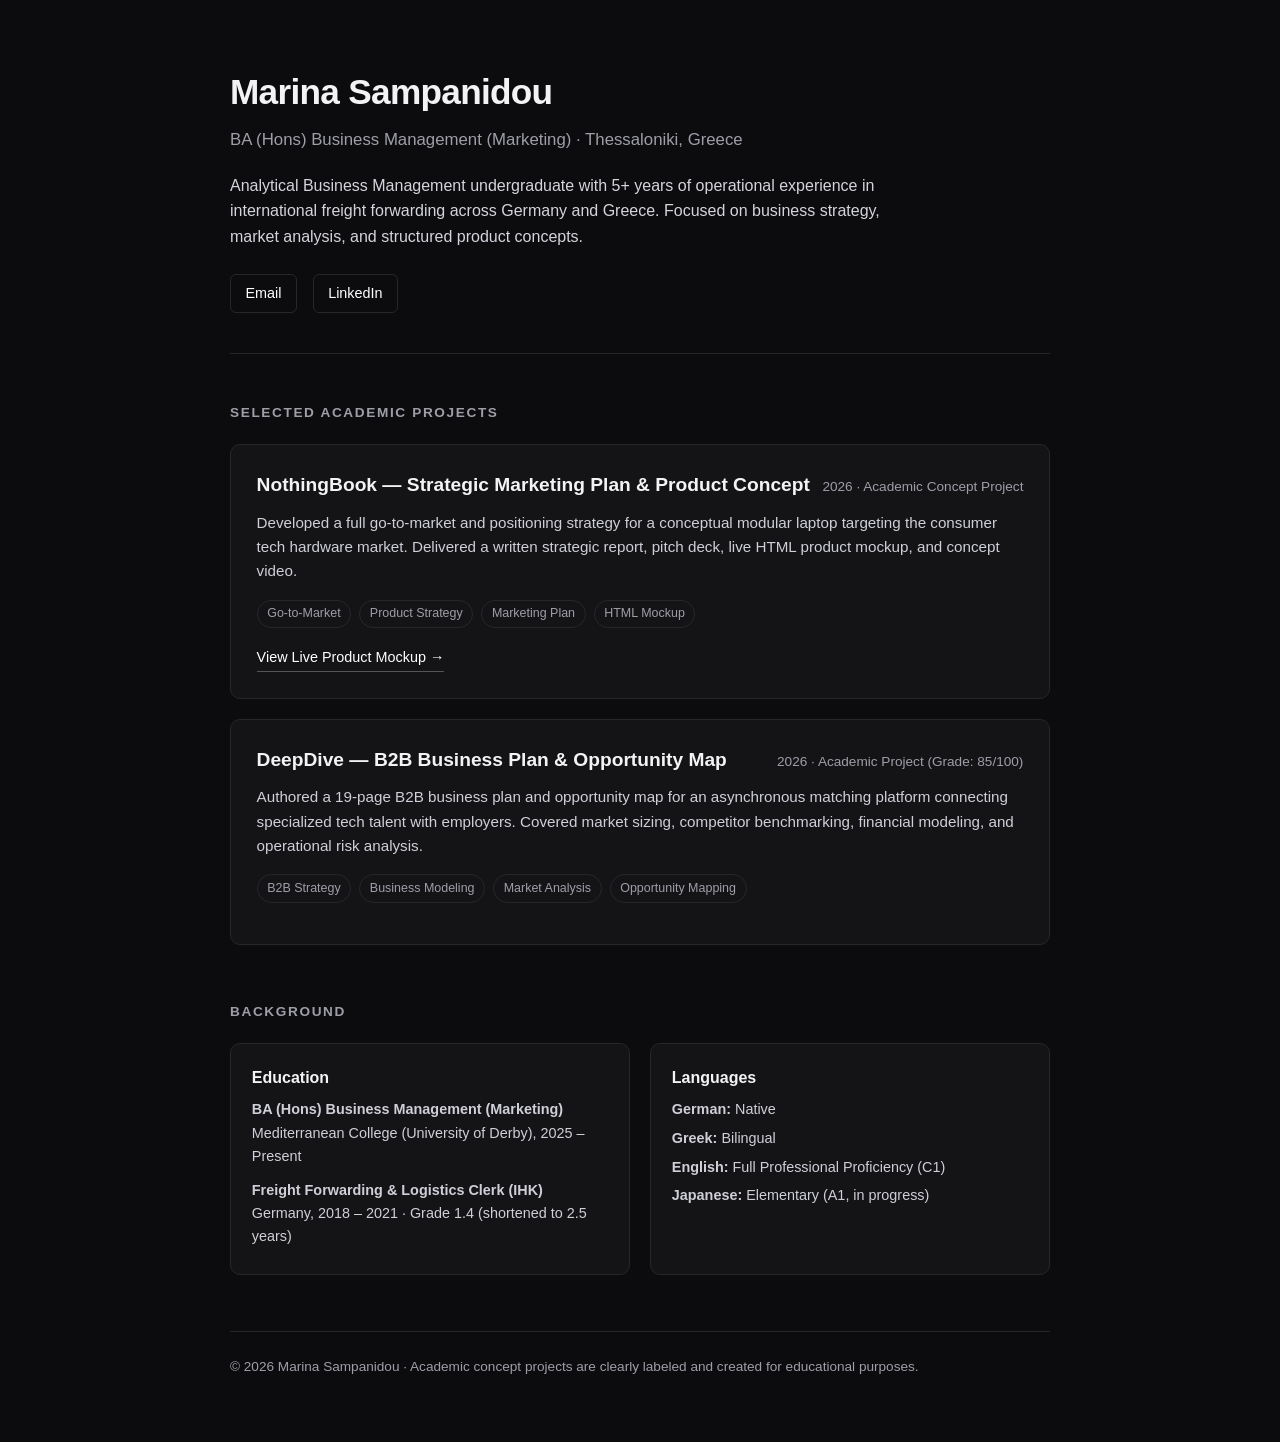
==== index.html @ aef0e4e0 "index.html" ====
<!DOCTYPE html>
<html lang="en">
<head>
  <meta charset="UTF-8" />
  <meta name="viewport" content="width=device-width, initial-scale=1.0" />
  <title>Marina Sampanidou – Portfolio</title>
  <style>
    :root {
      --bg: #0c0c0e;
      --card: #141417;
      --border: #26262c;
      --text: #f3f3f5;
      --muted: #9e9ea8;
      --accent: #ffffff;
    }

    * {
      box-sizing: border-box;
      margin: 0;
      padding: 0;
    }

    body {
      background-color: var(--bg);
      color: var(--text);
      font-family: -apple-system, BlinkMacSystemFont, "Segoe UI", Roboto, Inter, sans-serif;
      line-height: 1.6;
      padding: 4rem 1.5rem;
    }

    .container {
      max-width: 820px;
      margin: 0 auto;
    }

    header {
      border-bottom: 1px solid var(--border);
      padding-bottom: 2.5rem;
      margin-bottom: 3rem;
    }

    h1 {
      font-size: 2.2rem;
      font-weight: 600;
      letter-spacing: -0.02em;
      margin-bottom: 0.4rem;
    }

    .subtitle {
      color: var(--muted);
      font-size: 1.05rem;
      margin-bottom: 1.2rem;
    }

    .summary {
      color: #d4d4dc;
      max-width: 680px;
      margin-bottom: 1.5rem;
    }

    .links {
      display: flex;
      flex-wrap: wrap;
      gap: 1rem;
    }

    .links a {
      color: var(--accent);
      text-decoration: none;
      font-size: 0.9rem;
      border: 1px solid var(--border);
      padding: 0.45rem 0.9rem;
      border-radius: 6px;
      transition: background 0.2s, border-color 0.2s;
    }

    .links a:hover {
      background: #1f1f24;
      border-color: #4a4a55;
    }

    h2 {
      font-size: 0.85rem;
      text-transform: uppercase;
      letter-spacing: 0.12em;
      color: var(--muted);
      margin-bottom: 1.25rem;
    }

    section {
      margin-bottom: 3.5rem;
    }

    .project-card {
      background: var(--card);
      border: 1px solid var(--border);
      border-radius: 10px;
      padding: 1.6rem;
      margin-bottom: 1.25rem;
    }

    .project-header {
      display: flex;
      justify-content: space-between;
      align-items: baseline;
      flex-wrap: wrap;
      gap: 0.5rem;
      margin-bottom: 0.6rem;
    }

    .project-card h3 {
      font-size: 1.2rem;
      font-weight: 600;
    }

    .meta {
      font-size: 0.85rem;
      color: var(--muted);
    }

    .project-card p {
      color: #cfcfd8;
      font-size: 0.95rem;
      margin-bottom: 1rem;
    }

    .tags {
      display: flex;
      flex-wrap: wrap;
      gap: 0.5rem;
      margin-bottom: 1rem;
    }

    .tag {
      font-size: 0.78rem;
      color: var(--muted);
      border: 1px solid var(--border);
      padding: 0.2rem 0.6rem;
      border-radius: 999px;
    }

    .project-link {
      display: inline-block;
      color: var(--accent);
      text-decoration: none;
      font-size: 0.9rem;
      border-bottom: 1px solid #555;
      padding-bottom: 2px;
    }

    .project-link:hover {
      border-bottom-color: var(--accent);
    }

    .grid-two {
      display: grid;
      grid-template-columns: repeat(auto-fit, minmax(260px, 1fr));
      gap: 1.25rem;
    }

    .info-box {
      background: var(--card);
      border: 1px solid var(--border);
      border-radius: 10px;
      padding: 1.3rem;
    }

    .info-box h3 {
      font-size: 1rem;
      margin-bottom: 0.5rem;
    }

    .info-box p, .info-box li {
      font-size: 0.9rem;
      color: #cfcfd8;
    }

    .info-box ul {
      list-style: none;
    }

    .info-box li {
      margin-bottom: 0.35rem;
    }

    footer {
      border-top: 1px solid var(--border);
      padding-top: 1.5rem;
      color: var(--muted);
      font-size: 0.85rem;
    }
  </style>
</head>
<body>
  <div class="container">

    <header>
      <h1>Marina Sampanidou</h1>
      <p class="subtitle">BA (Hons) Business Management (Marketing) · Thessaloniki, Greece</p>
      <p class="summary">
        Analytical Business Management undergraduate with 5+ years of operational experience in international freight forwarding across Germany and Greece. Focused on business strategy, market analysis, and structured product concepts.
      </p>
      <div class="links">
        <!-- STELLE 1: Deine E-Mail eintragen -->
        <a href="mailto:marinasampanidou@gmail.com">Email</a>
        <!-- STELLE 2: Dein LinkedIn-Link (oder Zeile einfach löschen) -->
        <a href="https://www.linkedin.com/in/marina-sampanidou-stud/?lipi=urn%3Ali%3Apage%3Ad_flagship3_profile_view_base_contact_details%3B1Ij5CYxJSyykTN1EzdzsyA%3D%3D" target="_blank" rel="noopener">LinkedIn</a>
      </div>
    </header>

    <section>
      <h2>Selected Academic Projects</h2>

      <article class="project-card">
        <div class="project-header">
          <h3>NothingBook — Strategic Marketing Plan &amp; Product Concept</h3>
          <span class="meta">2026 · Academic Concept Project</span>
        </div>
        <p>
          Developed a full go-to-market and positioning strategy for a conceptual modular laptop targeting the consumer tech hardware market. Delivered a written strategic report, pitch deck, live HTML product mockup, and concept video.
        </p>
        <div class="tags">
          <span class="tag">Go-to-Market</span>
          <span class="tag">Product Strategy</span>
          <span class="tag">Marketing Plan</span>
          <span class="tag">HTML Mockup</span>
        </div>
        <!-- STELLE 3: Link zu deinem Netlify-Mockup eintragen (oder diese Zeile löschen) -->
        <a class="project-link" href="https://dazzling-malasada-5d64ad.netlify.app/" target="_blank" rel="noopener">View Live Product Mockup &rarr;</a>
      </article>

      <article class="project-card">
        <div class="project-header">
          <h3>DeepDive — B2B Business Plan &amp; Opportunity Map</h3>
          <span class="meta">2026 · Academic Project (Grade: 85/100)</span>
        </div>
        <p>
          Authored a 19-page B2B business plan and opportunity map for an asynchronous matching platform connecting specialized tech talent with employers. Covered market sizing, competitor benchmarking, financial modeling, and operational risk analysis.
        </p>
        <div class="tags">
          <span class="tag">B2B Strategy</span>
          <span class="tag">Business Modeling</span>
          <span class="tag">Market Analysis</span>
          <span class="tag">Opportunity Mapping</span>
        </div>
      </article>
    </section>

    <section>
      <h2>Background</h2>
      <div class="grid-two">
        <div class="info-box">
          <h3>Education</h3>
          <ul>
            <li><strong>BA (Hons) Business Management (Marketing)</strong><br>Mediterranean College (University of Derby), 2025 – Present</li>
            <li style="margin-top: 0.7rem;"><strong>Freight Forwarding &amp; Logistics Clerk (IHK)</strong><br>Germany, 2018 – 2021 · Grade 1.4 (shortened to 2.5 years)</li>
          </ul>
        </div>
        <div class="info-box">
          <h3>Languages</h3>
          <ul>
            <li><strong>German:</strong> Native</li>
            <li><strong>Greek:</strong> Bilingual</li>
            <li><strong>English:</strong> Full Professional Proficiency (C1)</li>
            <li><strong>Japanese:</strong> Elementary (A1, in progress)</li>
          </ul>
        </div>
      </div>
    </section>

    <footer>
      &copy; 2026 Marina Sampanidou · Academic concept projects are clearly labeled and created for educational purposes.
    </footer>

  </div>
</body>
</html>
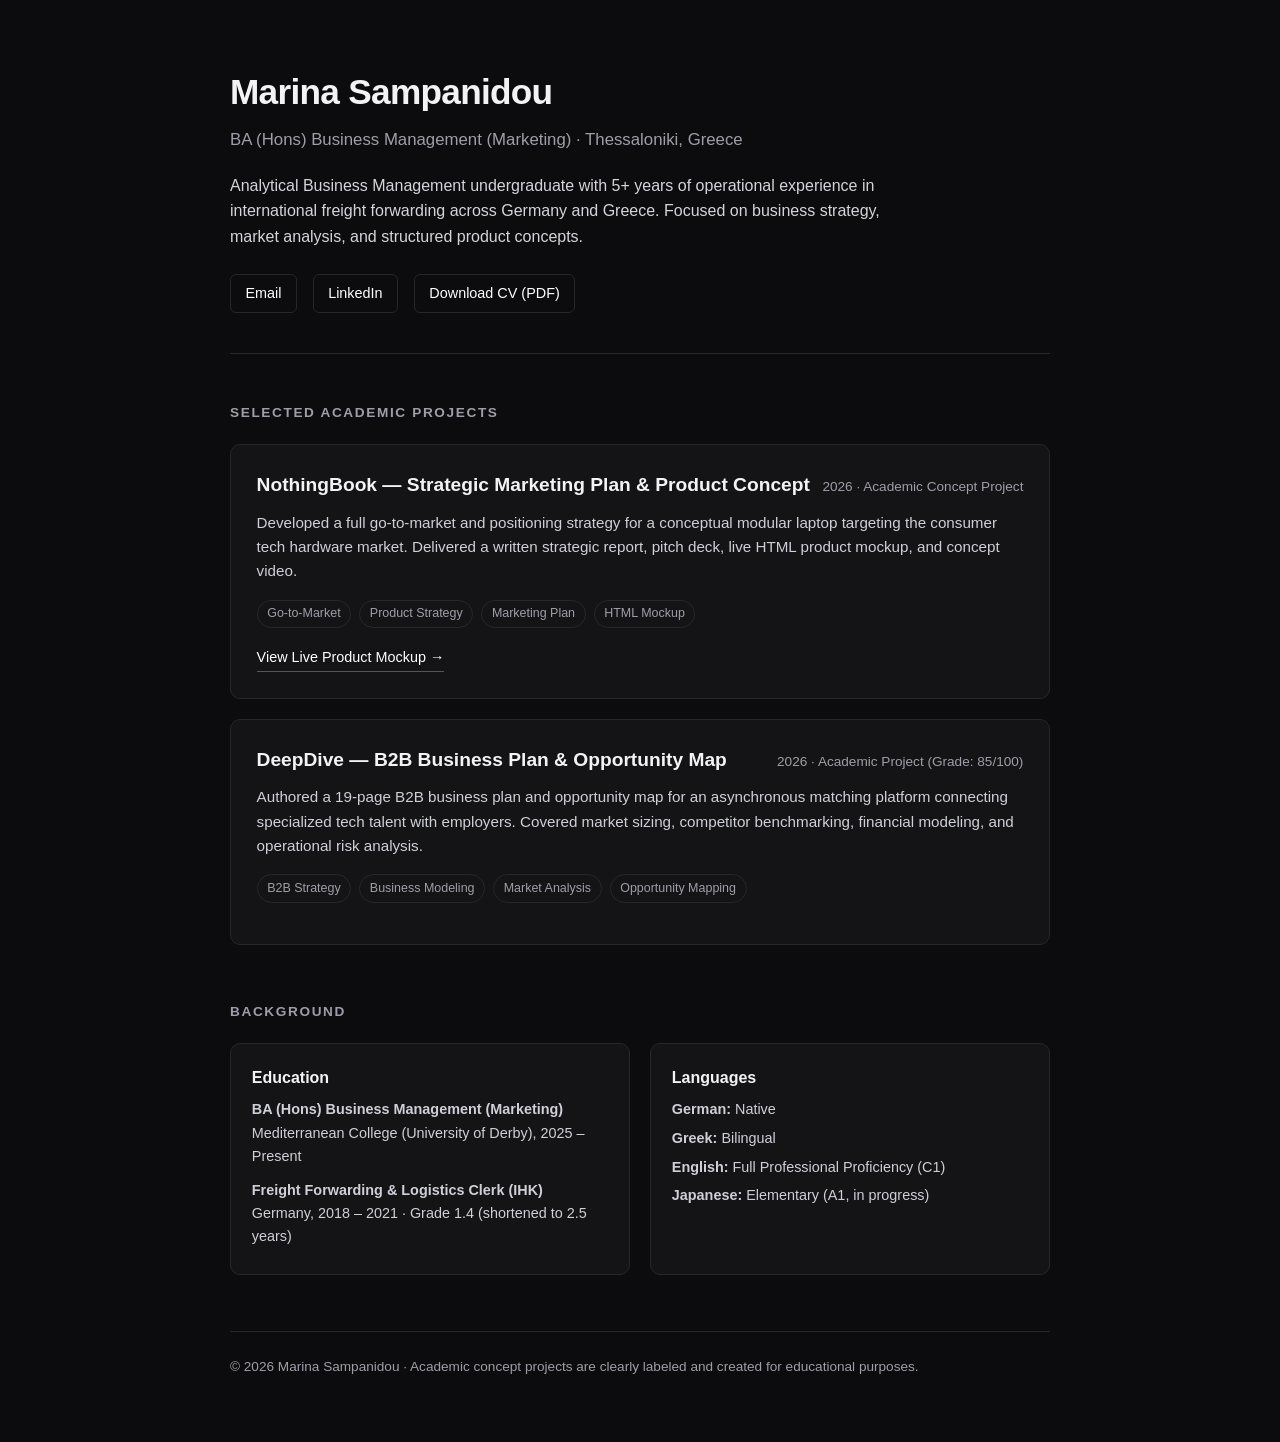
==== commit bc6d4ea1: "Update index.html" ====
--- a/index.html
+++ b/index.html
@@ -205,6 +205,7 @@
         <a href="mailto:marinasampanidou@gmail.com">Email</a>
         <!-- STELLE 2: Dein LinkedIn-Link (oder Zeile einfach löschen) -->
         <a href="https://www.linkedin.com/in/marina-sampanidou-stud/?lipi=urn%3Ali%3Apage%3Ad_flagship3_profile_view_base_contact_details%3B1Ij5CYxJSyykTN1EzdzsyA%3D%3D" target="_blank" rel="noopener">LinkedIn</a>
+        <a href="Marina_Sampanidou_CV_git.pdf" target="_blank" rel="noopener">Download CV (PDF)</a>
       </div>
     </header>
 
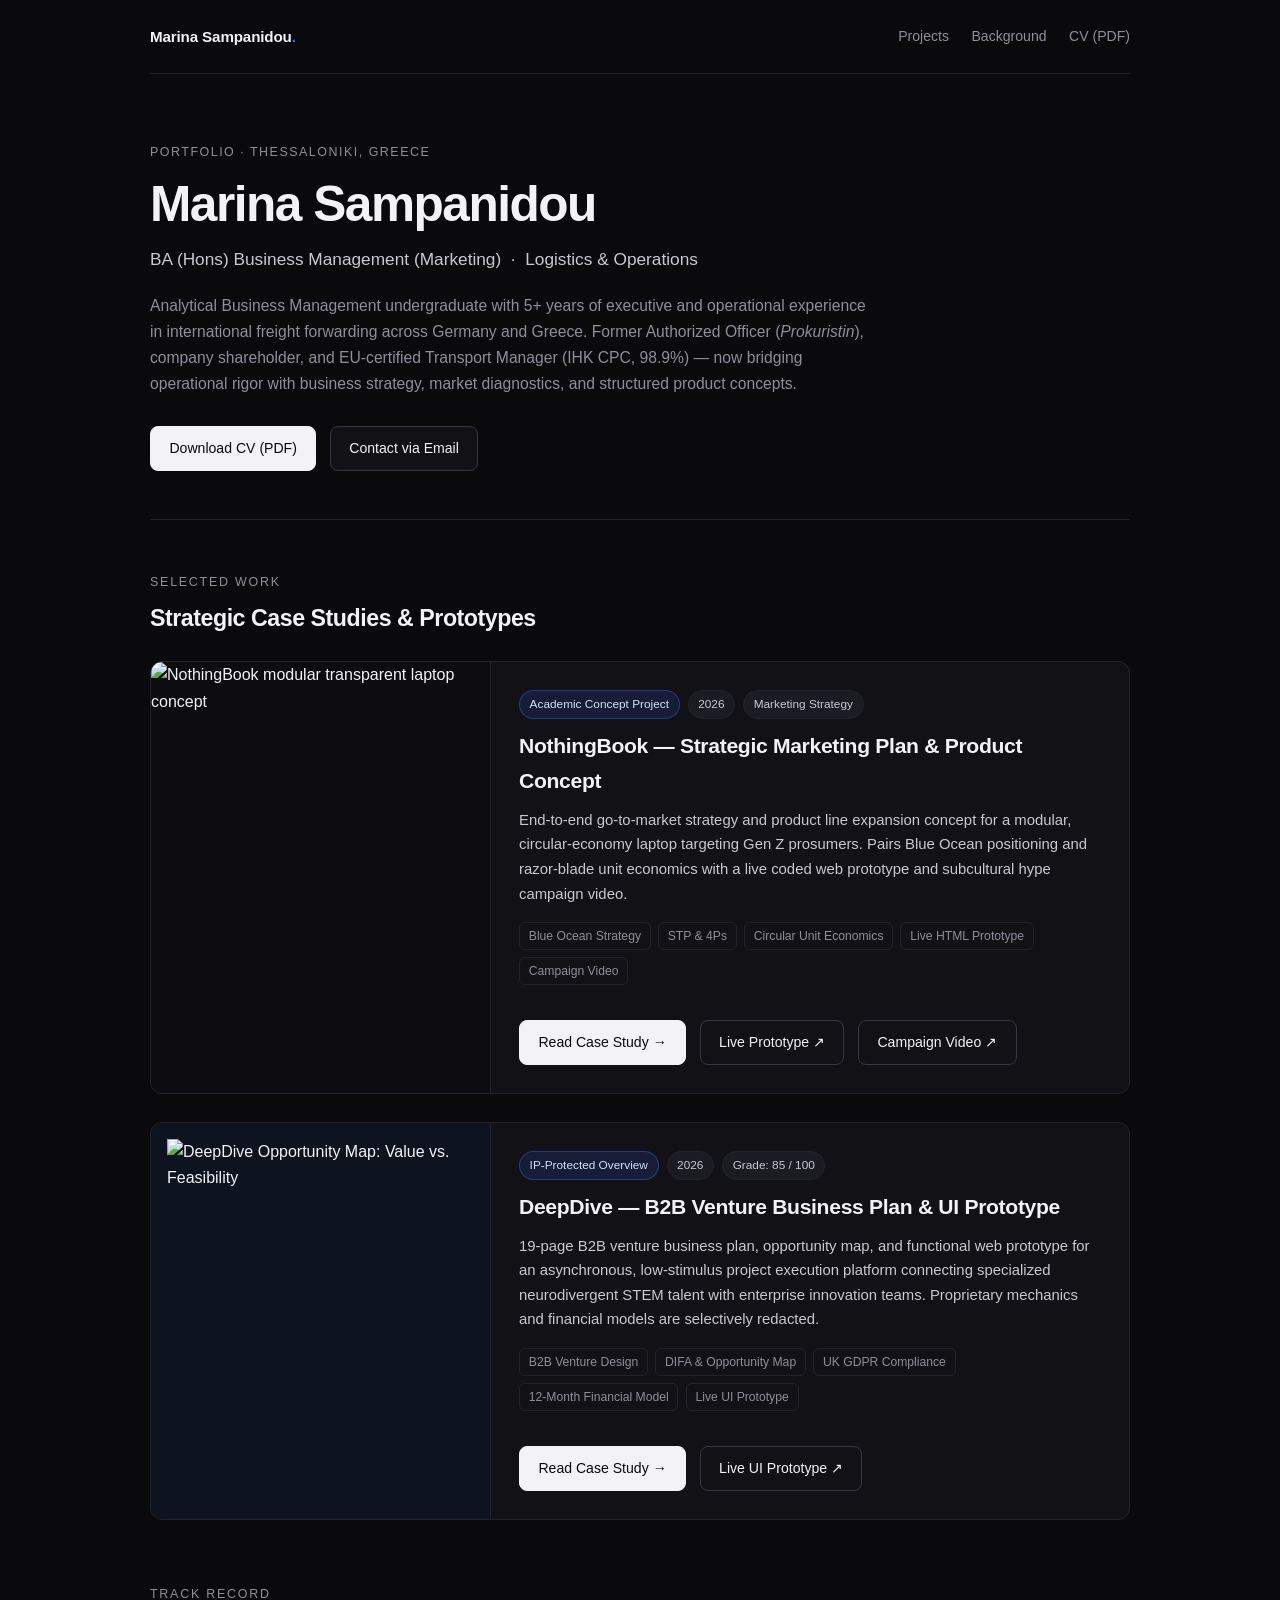
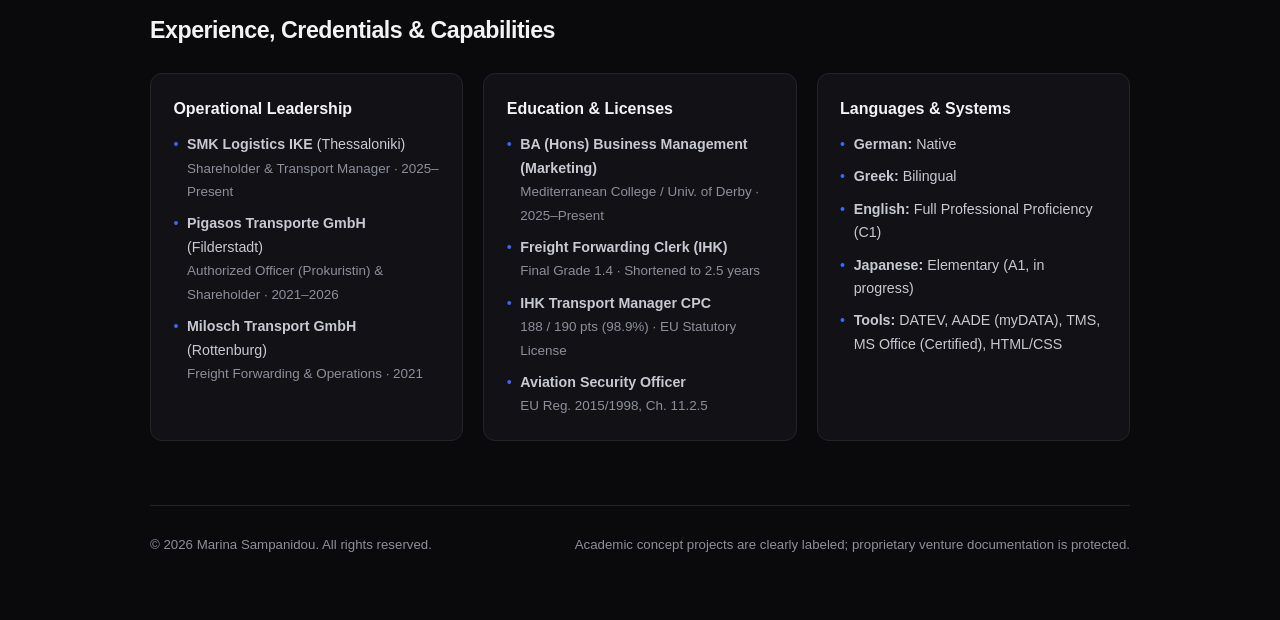
==== commit 22c57059: "Add files via upload" ====
--- a/index.html
+++ b/index.html
@@ -3,276 +3,153 @@
 <head>
   <meta charset="UTF-8" />
   <meta name="viewport" content="width=device-width, initial-scale=1.0" />
-  <title>Marina Sampanidou – Portfolio</title>
-  <style>
-    :root {
-      --bg: #0c0c0e;
-      --card: #141417;
-      --border: #26262c;
-      --text: #f3f3f5;
-      --muted: #9e9ea8;
-      --accent: #ffffff;
-    }
-
-    * {
-      box-sizing: border-box;
-      margin: 0;
-      padding: 0;
-    }
-
-    body {
-      background-color: var(--bg);
-      color: var(--text);
-      font-family: -apple-system, BlinkMacSystemFont, "Segoe UI", Roboto, Inter, sans-serif;
-      line-height: 1.6;
-      padding: 4rem 1.5rem;
-    }
-
-    .container {
-      max-width: 820px;
-      margin: 0 auto;
-    }
-
-    header {
-      border-bottom: 1px solid var(--border);
-      padding-bottom: 2.5rem;
-      margin-bottom: 3rem;
-    }
-
-    h1 {
-      font-size: 2.2rem;
-      font-weight: 600;
-      letter-spacing: -0.02em;
-      margin-bottom: 0.4rem;
-    }
-
-    .subtitle {
-      color: var(--muted);
-      font-size: 1.05rem;
-      margin-bottom: 1.2rem;
-    }
-
-    .summary {
-      color: #d4d4dc;
-      max-width: 680px;
-      margin-bottom: 1.5rem;
-    }
-
-    .links {
-      display: flex;
-      flex-wrap: wrap;
-      gap: 1rem;
-    }
-
-    .links a {
-      color: var(--accent);
-      text-decoration: none;
-      font-size: 0.9rem;
-      border: 1px solid var(--border);
-      padding: 0.45rem 0.9rem;
-      border-radius: 6px;
-      transition: background 0.2s, border-color 0.2s;
-    }
-
-    .links a:hover {
-      background: #1f1f24;
-      border-color: #4a4a55;
-    }
-
-    h2 {
-      font-size: 0.85rem;
-      text-transform: uppercase;
-      letter-spacing: 0.12em;
-      color: var(--muted);
-      margin-bottom: 1.25rem;
-    }
-
-    section {
-      margin-bottom: 3.5rem;
-    }
-
-    .project-card {
-      background: var(--card);
-      border: 1px solid var(--border);
-      border-radius: 10px;
-      padding: 1.6rem;
-      margin-bottom: 1.25rem;
-    }
-
-    .project-header {
-      display: flex;
-      justify-content: space-between;
-      align-items: baseline;
-      flex-wrap: wrap;
-      gap: 0.5rem;
-      margin-bottom: 0.6rem;
-    }
-
-    .project-card h3 {
-      font-size: 1.2rem;
-      font-weight: 600;
-    }
-
-    .meta {
-      font-size: 0.85rem;
-      color: var(--muted);
-    }
-
-    .project-card p {
-      color: #cfcfd8;
-      font-size: 0.95rem;
-      margin-bottom: 1rem;
-    }
-
-    .tags {
-      display: flex;
-      flex-wrap: wrap;
-      gap: 0.5rem;
-      margin-bottom: 1rem;
-    }
-
-    .tag {
-      font-size: 0.78rem;
-      color: var(--muted);
-      border: 1px solid var(--border);
-      padding: 0.2rem 0.6rem;
-      border-radius: 999px;
-    }
-
-    .project-link {
-      display: inline-block;
-      color: var(--accent);
-      text-decoration: none;
-      font-size: 0.9rem;
-      border-bottom: 1px solid #555;
-      padding-bottom: 2px;
-    }
-
-    .project-link:hover {
-      border-bottom-color: var(--accent);
-    }
-
-    .grid-two {
-      display: grid;
-      grid-template-columns: repeat(auto-fit, minmax(260px, 1fr));
-      gap: 1.25rem;
-    }
-
-    .info-box {
-      background: var(--card);
-      border: 1px solid var(--border);
-      border-radius: 10px;
-      padding: 1.3rem;
-    }
-
-    .info-box h3 {
-      font-size: 1rem;
-      margin-bottom: 0.5rem;
-    }
-
-    .info-box p, .info-box li {
-      font-size: 0.9rem;
-      color: #cfcfd8;
-    }
-
-    .info-box ul {
-      list-style: none;
-    }
-
-    .info-box li {
-      margin-bottom: 0.35rem;
-    }
-
-    footer {
-      border-top: 1px solid var(--border);
-      padding-top: 1.5rem;
-      color: var(--muted);
-      font-size: 0.85rem;
-    }
-  </style>
+  <title>Marina Sampanidou — Business Strategy &amp; Operations Portfolio</title>
+  <meta name="description" content="Portfolio of Marina Sampanidou — BA (Hons) Business Management (Marketing), international logistics &amp; operations background, strategic marketing and B2B venture case studies." />
+  <link rel="stylesheet" href="style.css" />
 </head>
 <body>
-  <div class="container">
 
-    <header>
+  <nav class="topbar">
+    <a class="brand" href="index.html">Marina Sampanidou<span>.</span></a>
+    <div class="nav-links">
+      <a href="#projects">Projects</a>
+      <a href="#profile">Background</a>
+      <a href="Marina_Sampanidou_CV.pdf" target="_blank" rel="noopener">CV (PDF)</a>
+    </div>
+  </nav>
+
+  <main class="container">
+
+    <header class="hero">
+      <span class="eyebrow">Portfolio · Thessaloniki, Greece</span>
       <h1>Marina Sampanidou</h1>
-      <p class="subtitle">BA (Hons) Business Management (Marketing) · Thessaloniki, Greece</p>
-      <p class="summary">
-        Analytical Business Management undergraduate with 5+ years of operational experience in international freight forwarding across Germany and Greece. Focused on business strategy, market analysis, and structured product concepts.
+      <p class="hero-sub">BA (Hons) Business Management (Marketing) &nbsp;·&nbsp; Logistics &amp; Operations</p>
+      <p class="hero-summary">
+        Analytical Business Management undergraduate with 5+ years of executive and operational experience in international freight forwarding across Germany and Greece. Former Authorized Officer (<em>Prokuristin</em>), company shareholder, and EU-certified Transport Manager (IHK CPC, 98.9%) — now bridging operational rigor with business strategy, market diagnostics, and structured product concepts.
       </p>
-      <div class="links">
-        <!-- STELLE 1: Deine E-Mail eintragen -->
-        <a href="mailto:marinasampanidou@gmail.com">Email</a>
-        <!-- STELLE 2: Dein LinkedIn-Link (oder Zeile einfach löschen) -->
-        <a href="https://www.linkedin.com/in/marina-sampanidou-stud/?lipi=urn%3Ali%3Apage%3Ad_flagship3_profile_view_base_contact_details%3B1Ij5CYxJSyykTN1EzdzsyA%3D%3D" target="_blank" rel="noopener">LinkedIn</a>
-        <a href="Marina_Sampanidou_CV_git.pdf" target="_blank" rel="noopener">Download CV (PDF)</a>
+      <div class="btn-row">
+        <a class="btn btn-primary" href="Marina_Sampanidou_CV.pdf" target="_blank" rel="noopener">Download CV (PDF)</a>
+        <a class="btn" href="mailto:marinasampanidou@gmail.com">Contact via Email</a>
+        <!-- Optional: LinkedIn-Zeile später aktivieren -->
+        <!-- <a class="btn" href="https://linkedin.com/in/DEIN-PROFIL" target="_blank" rel="noopener">LinkedIn</a> -->
       </div>
     </header>
 
-    <section>
-      <h2>Selected Academic Projects</h2>
+    <section id="projects">
+      <p class="section-label">Selected Work</p>
+      <h2 class="section-title">Strategic Case Studies &amp; Prototypes</h2>
 
-      <article class="project-card">
-        <div class="project-header">
-          <h3>NothingBook — Strategic Marketing Plan &amp; Product Concept</h3>
-          <span class="meta">2026 · Academic Concept Project</span>
-        </div>
-        <p>
-          Developed a full go-to-market and positioning strategy for a conceptual modular laptop targeting the consumer tech hardware market. Delivered a written strategic report, pitch deck, live HTML product mockup, and concept video.
-        </p>
-        <div class="tags">
-          <span class="tag">Go-to-Market</span>
-          <span class="tag">Product Strategy</span>
-          <span class="tag">Marketing Plan</span>
-          <span class="tag">HTML Mockup</span>
-        </div>
-        <!-- STELLE 3: Link zu deinem Netlify-Mockup eintragen (oder diese Zeile löschen) -->
-        <a class="project-link" href="https://dazzling-malasada-5d64ad.netlify.app/" target="_blank" rel="noopener">View Live Product Mockup &rarr;</a>
-      </article>
+      <div class="projects-grid">
 
-      <article class="project-card">
-        <div class="project-header">
-          <h3>DeepDive — B2B Business Plan &amp; Opportunity Map</h3>
-          <span class="meta">2026 · Academic Project (Grade: 85/100)</span>
-        </div>
-        <p>
-          Authored a 19-page B2B business plan and opportunity map for an asynchronous matching platform connecting specialized tech talent with employers. Covered market sizing, competitor benchmarking, financial modeling, and operational risk analysis.
-        </p>
-        <div class="tags">
-          <span class="tag">B2B Strategy</span>
-          <span class="tag">Business Modeling</span>
-          <span class="tag">Market Analysis</span>
-          <span class="tag">Opportunity Mapping</span>
-        </div>
-      </article>
+        <!-- Project 1: NothingBook -->
+        <article class="project-feature">
+          <div class="project-thumb">
+            <img src="assets/images/nothingbook-hero.jpg" alt="NothingBook modular transparent laptop concept" />
+          </div>
+          <div class="project-body">
+            <div>
+              <div class="badge-row">
+                <span class="badge badge-accent">Academic Concept Project</span>
+                <span class="badge">2026</span>
+                <span class="badge">Marketing Strategy</span>
+              </div>
+              <h3>NothingBook — Strategic Marketing Plan &amp; Product Concept</h3>
+              <p>
+                End-to-end go-to-market strategy and product line expansion concept for a modular, circular-economy laptop targeting Gen Z prosumers. Pairs Blue Ocean positioning and razor-blade unit economics with a live coded web prototype and subcultural hype campaign video.
+              </p>
+              <div class="tags">
+                <span class="tag">Blue Ocean Strategy</span>
+                <span class="tag">STP &amp; 4Ps</span>
+                <span class="tag">Circular Unit Economics</span>
+                <span class="tag">Live HTML Prototype</span>
+                <span class="tag">Campaign Video</span>
+              </div>
+            </div>
+            <div class="btn-row">
+              <a class="btn btn-primary" href="projects/nothingbook.html">Read Case Study &rarr;</a>
+              <a class="btn" href="https://dazzling-malasada-5d64ad.netlify.app/" target="_blank" rel="noopener">Live Prototype &#8599;</a>
+              <a class="btn" href="https://www.youtube.com/shorts/5-GQxXgudW0" target="_blank" rel="noopener">Campaign Video &#8599;</a>
+            </div>
+          </div>
+        </article>
+
+        <!-- Project 2: DeepDive -->
+        <article class="project-feature">
+          <div class="project-thumb contain">
+            <img src="assets/images/deepdive-opportunity-map.png" alt="DeepDive Opportunity Map: Value vs. Feasibility" />
+          </div>
+          <div class="project-body">
+            <div>
+              <div class="badge-row">
+                <span class="badge badge-accent">IP-Protected Overview</span>
+                <span class="badge">2026</span>
+                <span class="badge">Grade: 85 / 100</span>
+              </div>
+              <h3>DeepDive — B2B Venture Business Plan &amp; UI Prototype</h3>
+              <p>
+                19-page B2B venture business plan, opportunity map, and functional web prototype for an asynchronous, low-stimulus project execution platform connecting specialized neurodivergent STEM talent with enterprise innovation teams. Proprietary mechanics and financial models are selectively redacted.
+              </p>
+              <div class="tags">
+                <span class="tag">B2B Venture Design</span>
+                <span class="tag">DIFA &amp; Opportunity Map</span>
+                <span class="tag">UK GDPR Compliance</span>
+                <span class="tag">12-Month Financial Model</span>
+                <span class="tag">Live UI Prototype</span>
+              </div>
+            </div>
+            <div class="btn-row">
+              <a class="btn btn-primary" href="projects/deepdive.html">Read Case Study &rarr;</a>
+              <a class="btn" href="https://spiffy-treacle-99836d.netlify.app/" target="_blank" rel="noopener">Live UI Prototype &#8599;</a>
+            </div>
+          </div>
+        </article>
+
+      </div>
     </section>
 
-    <section>
-      <h2>Background</h2>
-      <div class="grid-two">
-        <div class="info-box">
-          <h3>Education</h3>
+    <section id="profile">
+      <p class="section-label">Track Record</p>
+      <h2 class="section-title">Experience, Credentials &amp; Capabilities</h2>
+
+      <div class="grid-3">
+        <div class="card">
+          <h3>Operational Leadership</h3>
           <ul>
-            <li><strong>BA (Hons) Business Management (Marketing)</strong><br>Mediterranean College (University of Derby), 2025 – Present</li>
-            <li style="margin-top: 0.7rem;"><strong>Freight Forwarding &amp; Logistics Clerk (IHK)</strong><br>Germany, 2018 – 2021 · Grade 1.4 (shortened to 2.5 years)</li>
+            <li><strong>SMK Logistics IKE</strong> (Thessaloniki)<br><span class="muted">Shareholder &amp; Transport Manager · 2025–Present</span></li>
+            <li><strong>Pigasos Transporte GmbH</strong> (Filderstadt)<br><span class="muted">Authorized Officer (Prokuristin) &amp; Shareholder · 2021–2026</span></li>
+            <li><strong>Milosch Transport GmbH</strong> (Rottenburg)<br><span class="muted">Freight Forwarding &amp; Operations · 2021</span></li>
           </ul>
         </div>
-        <div class="info-box">
-          <h3>Languages</h3>
+
+        <div class="card">
+          <h3>Education &amp; Licenses</h3>
+          <ul>
+            <li><strong>BA (Hons) Business Management (Marketing)</strong><br><span class="muted">Mediterranean College / Univ. of Derby · 2025–Present</span></li>
+            <li><strong>Freight Forwarding Clerk (IHK)</strong><br><span class="muted">Final Grade 1.4 · Shortened to 2.5 years</span></li>
+            <li><strong>IHK Transport Manager CPC</strong><br><span class="muted">188 / 190 pts (98.9%) · EU Statutory License</span></li>
+            <li><strong>Aviation Security Officer</strong><br><span class="muted">EU Reg. 2015/1998, Ch. 11.2.5</span></li>
+          </ul>
+        </div>
+
+        <div class="card">
+          <h3>Languages &amp; Systems</h3>
           <ul>
             <li><strong>German:</strong> Native</li>
             <li><strong>Greek:</strong> Bilingual</li>
             <li><strong>English:</strong> Full Professional Proficiency (C1)</li>
             <li><strong>Japanese:</strong> Elementary (A1, in progress)</li>
+            <li><strong>Tools:</strong> DATEV, AADE (myDATA), TMS, MS Office (Certified), HTML/CSS</li>
           </ul>
         </div>
       </div>
     </section>
 
     <footer>
-      &copy; 2026 Marina Sampanidou · Academic concept projects are clearly labeled and created for educational purposes.
+      <span>&copy; 2026 Marina Sampanidou. All rights reserved.</span>
+      <span>Academic concept projects are clearly labeled; proprietary venture documentation is protected.</span>
     </footer>
 
-  </div>
+  </main>
+
 </body>
 </html>
--- a/style.css
+++ b/style.css
@@ -0,0 +1,623 @@
+/* Marina Sampanidou — Minimalist Strategic Portfolio */
+:root {
+  --bg: #0a0a0c;
+  --surface: #121216;
+  --surface-hover: #17171d;
+  --border: #23232b;
+  --border-strong: #363644;
+  --text: #f3f3f6;
+  --text-secondary: #c8c8d2;
+  --muted: #8e8e9c;
+  --accent: #3b66ff;
+  --accent-soft: rgba(59, 102, 255, 0.14);
+  --accent-border: rgba(59, 102, 255, 0.4);
+  --badge-bg: #1b1b22;
+  --radius: 12px;
+  --max-w: 980px;
+}
+
+* {
+  box-sizing: border-box;
+  margin: 0;
+  padding: 0;
+}
+
+html {
+  scroll-behavior: smooth;
+}
+
+body {
+  background-color: var(--bg);
+  color: var(--text);
+  font-family: -apple-system, BlinkMacSystemFont, "Segoe UI", Roboto, Inter, "Helvetica Neue", Arial, sans-serif;
+  line-height: 1.65;
+  -webkit-font-smoothing: antialiased;
+  padding: 0 1.5rem 4rem;
+}
+
+a {
+  color: inherit;
+}
+
+img {
+  max-width: 100%;
+  display: block;
+}
+
+.container {
+  max-width: var(--max-w);
+  margin: 0 auto;
+}
+
+/* Top Navigation */
+.topbar {
+  max-width: var(--max-w);
+  margin: 0 auto;
+  padding: 1.5rem 0;
+  display: flex;
+  justify-content: space-between;
+  align-items: center;
+  border-bottom: 1px solid var(--border);
+  gap: 1rem;
+  flex-wrap: wrap;
+}
+
+.brand {
+  font-size: 0.95rem;
+  font-weight: 600;
+  letter-spacing: -0.01em;
+  text-decoration: none;
+  color: var(--text);
+}
+
+.brand span {
+  color: var(--accent);
+}
+
+.nav-links {
+  display: flex;
+  gap: 1.4rem;
+  align-items: center;
+  flex-wrap: wrap;
+}
+
+.nav-links a {
+  text-decoration: none;
+  font-size: 0.88rem;
+  color: var(--muted);
+  transition: color 0.18s ease;
+}
+
+.nav-links a:hover,
+.nav-links a.active {
+  color: var(--text);
+}
+
+/* Hero */
+.hero {
+  padding: 4rem 0 3rem;
+  border-bottom: 1px solid var(--border);
+  margin-bottom: 3.25rem;
+}
+
+.eyebrow {
+  display: inline-block;
+  font-size: 0.78rem;
+  text-transform: uppercase;
+  letter-spacing: 0.12em;
+  color: var(--muted);
+  margin-bottom: 0.9rem;
+}
+
+.hero h1 {
+  font-size: clamp(2.1rem, 4.5vw, 3.1rem);
+  font-weight: 650;
+  letter-spacing: -0.03em;
+  line-height: 1.12;
+  margin-bottom: 0.75rem;
+}
+
+.hero-sub {
+  font-size: 1.08rem;
+  color: var(--text-secondary);
+  font-weight: 450;
+  margin-bottom: 1.25rem;
+}
+
+.hero-summary {
+  max-width: 720px;
+  color: var(--muted);
+  font-size: 0.98rem;
+  margin-bottom: 1.85rem;
+}
+
+/* Buttons */
+.btn-row {
+  display: flex;
+  flex-wrap: wrap;
+  gap: 0.85rem;
+}
+
+.btn {
+  display: inline-flex;
+  align-items: center;
+  gap: 0.45rem;
+  text-decoration: none;
+  font-size: 0.88rem;
+  font-weight: 500;
+  padding: 0.62rem 1.15rem;
+  border-radius: 8px;
+  border: 1px solid var(--border-strong);
+  background: var(--surface);
+  color: var(--text);
+  transition: background 0.18s ease, border-color 0.18s ease, transform 0.15s ease;
+}
+
+.btn:hover {
+  background: var(--surface-hover);
+  border-color: #555568;
+  transform: translateY(-1px);
+}
+
+.btn-primary {
+  background: var(--text);
+  color: #0a0a0c;
+  border-color: var(--text);
+}
+
+.btn-primary:hover {
+  background: #dcdce4;
+  border-color: #dcdce4;
+  color: #0a0a0c;
+}
+
+.btn-accent {
+  background: var(--accent-soft);
+  border-color: var(--accent-border);
+  color: #dbe4ff;
+}
+
+.btn-accent:hover {
+  background: rgba(59, 102, 255, 0.24);
+  border-color: var(--accent);
+}
+
+/* Section Headers */
+section {
+  margin-bottom: 4rem;
+}
+
+.section-label {
+  font-size: 0.78rem;
+  text-transform: uppercase;
+  letter-spacing: 0.14em;
+  color: var(--muted);
+  margin-bottom: 0.4rem;
+}
+
+.section-title {
+  font-size: 1.45rem;
+  font-weight: 600;
+  letter-spacing: -0.02em;
+  margin-bottom: 1.5rem;
+}
+
+/* Project Cards on Homepage */
+.projects-grid {
+  display: grid;
+  grid-template-columns: 1fr;
+  gap: 1.75rem;
+}
+
+.project-feature {
+  background: var(--surface);
+  border: 1px solid var(--border);
+  border-radius: var(--radius);
+  overflow: hidden;
+  display: grid;
+  grid-template-columns: 340px 1fr;
+  transition: border-color 0.2s ease;
+}
+
+.project-feature:hover {
+  border-color: var(--border-strong);
+}
+
+.project-thumb {
+  background: #0d0d11;
+  border-right: 1px solid var(--border);
+  overflow: hidden;
+  display: flex;
+  align-items: center;
+  justify-content: center;
+  min-height: 240px;
+}
+
+.project-thumb img {
+  width: 100%;
+  height: 100%;
+  object-fit: cover;
+}
+
+.project-thumb.contain {
+  padding: 1rem;
+  background: #0e1320;
+}
+
+.project-thumb.contain img {
+  object-fit: contain;
+}
+
+.project-body {
+  padding: 1.75rem;
+  display: flex;
+  flex-direction: column;
+  justify-content: space-between;
+  gap: 1rem;
+}
+
+.badge-row {
+  display: flex;
+  flex-wrap: wrap;
+  gap: 0.5rem;
+  margin-bottom: 0.65rem;
+}
+
+.badge {
+  font-size: 0.74rem;
+  font-weight: 500;
+  padding: 0.22rem 0.6rem;
+  border-radius: 999px;
+  background: var(--badge-bg);
+  border: 1px solid var(--border);
+  color: var(--text-secondary);
+}
+
+.badge-accent {
+  background: var(--accent-soft);
+  border-color: var(--accent-border);
+  color: #cfe0ff;
+}
+
+.project-body h3 {
+  font-size: 1.32rem;
+  font-weight: 600;
+  letter-spacing: -0.015em;
+  margin-bottom: 0.55rem;
+}
+
+.project-body p {
+  font-size: 0.93rem;
+  color: var(--text-secondary);
+  margin-bottom: 1rem;
+}
+
+.tags {
+  display: flex;
+  flex-wrap: wrap;
+  gap: 0.45rem;
+  margin-bottom: 1.2rem;
+}
+
+.tag {
+  font-size: 0.76rem;
+  color: var(--muted);
+  border: 1px solid var(--border);
+  padding: 0.18rem 0.55rem;
+  border-radius: 6px;
+}
+
+/* Cards & Grids */
+.grid-3 {
+  display: grid;
+  grid-template-columns: repeat(3, 1fr);
+  gap: 1.25rem;
+}
+
+.grid-2 {
+  display: grid;
+  grid-template-columns: repeat(2, 1fr);
+  gap: 1.25rem;
+}
+
+.grid-4 {
+  display: grid;
+  grid-template-columns: repeat(4, 1fr);
+  gap: 1rem;
+}
+
+.card {
+  background: var(--surface);
+  border: 1px solid var(--border);
+  border-radius: var(--radius);
+  padding: 1.4rem;
+}
+
+.card h3 {
+  font-size: 1rem;
+  font-weight: 600;
+  margin-bottom: 0.65rem;
+  color: var(--text);
+}
+
+.card p,
+.card li {
+  font-size: 0.89rem;
+  color: var(--text-secondary);
+}
+
+.card ul {
+  list-style: none;
+}
+
+.card ul li {
+  margin-bottom: 0.55rem;
+  padding-left: 0.85rem;
+  position: relative;
+}
+
+.card ul li::before {
+  content: "•";
+  position: absolute;
+  left: 0;
+  color: var(--accent);
+}
+
+.card ul li:last-child {
+  margin-bottom: 0;
+}
+
+.muted {
+  color: var(--muted);
+  font-size: 0.84rem;
+}
+
+/* Metric Cards */
+.metric-card {
+  background: var(--surface);
+  border: 1px solid var(--border);
+  border-radius: var(--radius);
+  padding: 1.25rem;
+}
+
+.metric-val {
+  font-size: 1.55rem;
+  font-weight: 650;
+  letter-spacing: -0.02em;
+  color: var(--text);
+  margin-bottom: 0.25rem;
+}
+
+.metric-label {
+  font-size: 0.82rem;
+  color: var(--text-secondary);
+  font-weight: 500;
+  margin-bottom: 0.25rem;
+}
+
+.metric-note {
+  font-size: 0.76rem;
+  color: var(--muted);
+}
+
+/* Case Study Header */
+.back-link {
+  display: inline-flex;
+  align-items: center;
+  gap: 0.4rem;
+  text-decoration: none;
+  font-size: 0.86rem;
+  color: var(--muted);
+  margin-top: 2rem;
+  margin-bottom: 1.5rem;
+  transition: color 0.18s ease;
+}
+
+.back-link:hover {
+  color: var(--text);
+}
+
+.case-hero {
+  display: grid;
+  grid-template-columns: 1.25fr 0.95fr;
+  gap: 2.25rem;
+  align-items: center;
+  padding-bottom: 2.75rem;
+  border-bottom: 1px solid var(--border);
+  margin-bottom: 3rem;
+}
+
+.case-hero.single {
+  grid-template-columns: 1fr;
+}
+
+.case-hero h1 {
+  font-size: clamp(1.9rem, 3.8vw, 2.7rem);
+  font-weight: 650;
+  letter-spacing: -0.025em;
+  line-height: 1.15;
+  margin-bottom: 0.85rem;
+}
+
+.case-hero-img {
+  border-radius: var(--radius);
+  border: 1px solid var(--border);
+  overflow: hidden;
+  background: var(--surface);
+}
+
+.case-hero-img img {
+  width: 100%;
+  height: auto;
+}
+
+/* Notice Banner (IP Protection / Academic Concept) */
+.notice-banner {
+  background: var(--surface);
+  border: 1px solid var(--border-strong);
+  border-left: 3px solid var(--accent);
+  border-radius: 8px;
+  padding: 1.1rem 1.35rem;
+  margin-bottom: 2.5rem;
+  font-size: 0.89rem;
+  color: var(--text-secondary);
+}
+
+.notice-banner strong {
+  color: var(--text);
+}
+
+/* Tables */
+.table-wrap {
+  width: 100%;
+  overflow-x: auto;
+  border: 1px solid var(--border);
+  border-radius: var(--radius);
+  background: var(--surface);
+}
+
+table {
+  width: 100%;
+  border-collapse: collapse;
+  font-size: 0.87rem;
+  text-align: left;
+}
+
+th, td {
+  padding: 0.85rem 1rem;
+  border-bottom: 1px solid var(--border);
+  vertical-align: top;
+}
+
+th {
+  font-size: 0.78rem;
+  text-transform: uppercase;
+  letter-spacing: 0.08em;
+  color: var(--muted);
+  background: #16161c;
+  font-weight: 600;
+}
+
+td {
+  color: var(--text-secondary);
+}
+
+tr:last-child td {
+  border-bottom: none;
+}
+
+.highlight-col {
+  background: rgba(59, 102, 255, 0.06);
+  color: var(--text);
+}
+
+/* Media Frames */
+.media-card {
+  background: var(--surface);
+  border: 1px solid var(--border);
+  border-radius: var(--radius);
+  overflow: hidden;
+  margin-bottom: 1.25rem;
+}
+
+.media-card img {
+  width: 100%;
+  height: auto;
+  display: block;
+}
+
+.media-caption {
+  padding: 0.85rem 1.15rem;
+  font-size: 0.83rem;
+  color: var(--muted);
+  border-top: 1px solid var(--border);
+}
+
+/* Video Showcase (9:16 Short beside text) */
+.video-split {
+  display: grid;
+  grid-template-columns: 300px 1fr;
+  gap: 2rem;
+  align-items: center;
+  background: var(--surface);
+  border: 1px solid var(--border);
+  border-radius: var(--radius);
+  padding: 1.6rem;
+}
+
+.video-vertical {
+  position: relative;
+  width: 100%;
+  aspect-ratio: 9 / 16;
+  max-height: 460px;
+  border-radius: 10px;
+  overflow: hidden;
+  border: 1px solid var(--border-strong);
+  background: #000;
+}
+
+.video-vertical iframe {
+  position: absolute;
+  inset: 0;
+  width: 100%;
+  height: 100%;
+  border: 0;
+}
+
+/* Prose Block */
+.prose p {
+  color: var(--text-secondary);
+  font-size: 0.95rem;
+  margin-bottom: 1rem;
+  max-width: 780px;
+}
+
+/* Footer */
+footer {
+  border-top: 1px solid var(--border);
+  padding-top: 1.75rem;
+  margin-top: 3rem;
+  display: flex;
+  justify-content: space-between;
+  flex-wrap: wrap;
+  gap: 0.75rem;
+  color: var(--muted);
+  font-size: 0.83rem;
+}
+
+/* Responsive */
+@media (max-width: 820px) {
+  .project-feature,
+  .case-hero,
+  .video-split {
+    grid-template-columns: 1fr;
+  }
+
+  .project-thumb {
+    border-right: none;
+    border-bottom: 1px solid var(--border);
+    max-height: 260px;
+  }
+
+  .grid-3,
+  .grid-4 {
+    grid-template-columns: repeat(2, 1fr);
+  }
+}
+
+@media (max-width: 560px) {
+  body {
+    padding: 0 1rem 3rem;
+  }
+
+  .grid-2,
+  .grid-3,
+  .grid-4 {
+    grid-template-columns: 1fr;
+  }
+
+  .video-vertical {
+    max-width: 280px;
+    margin: 0 auto;
+  }
+}
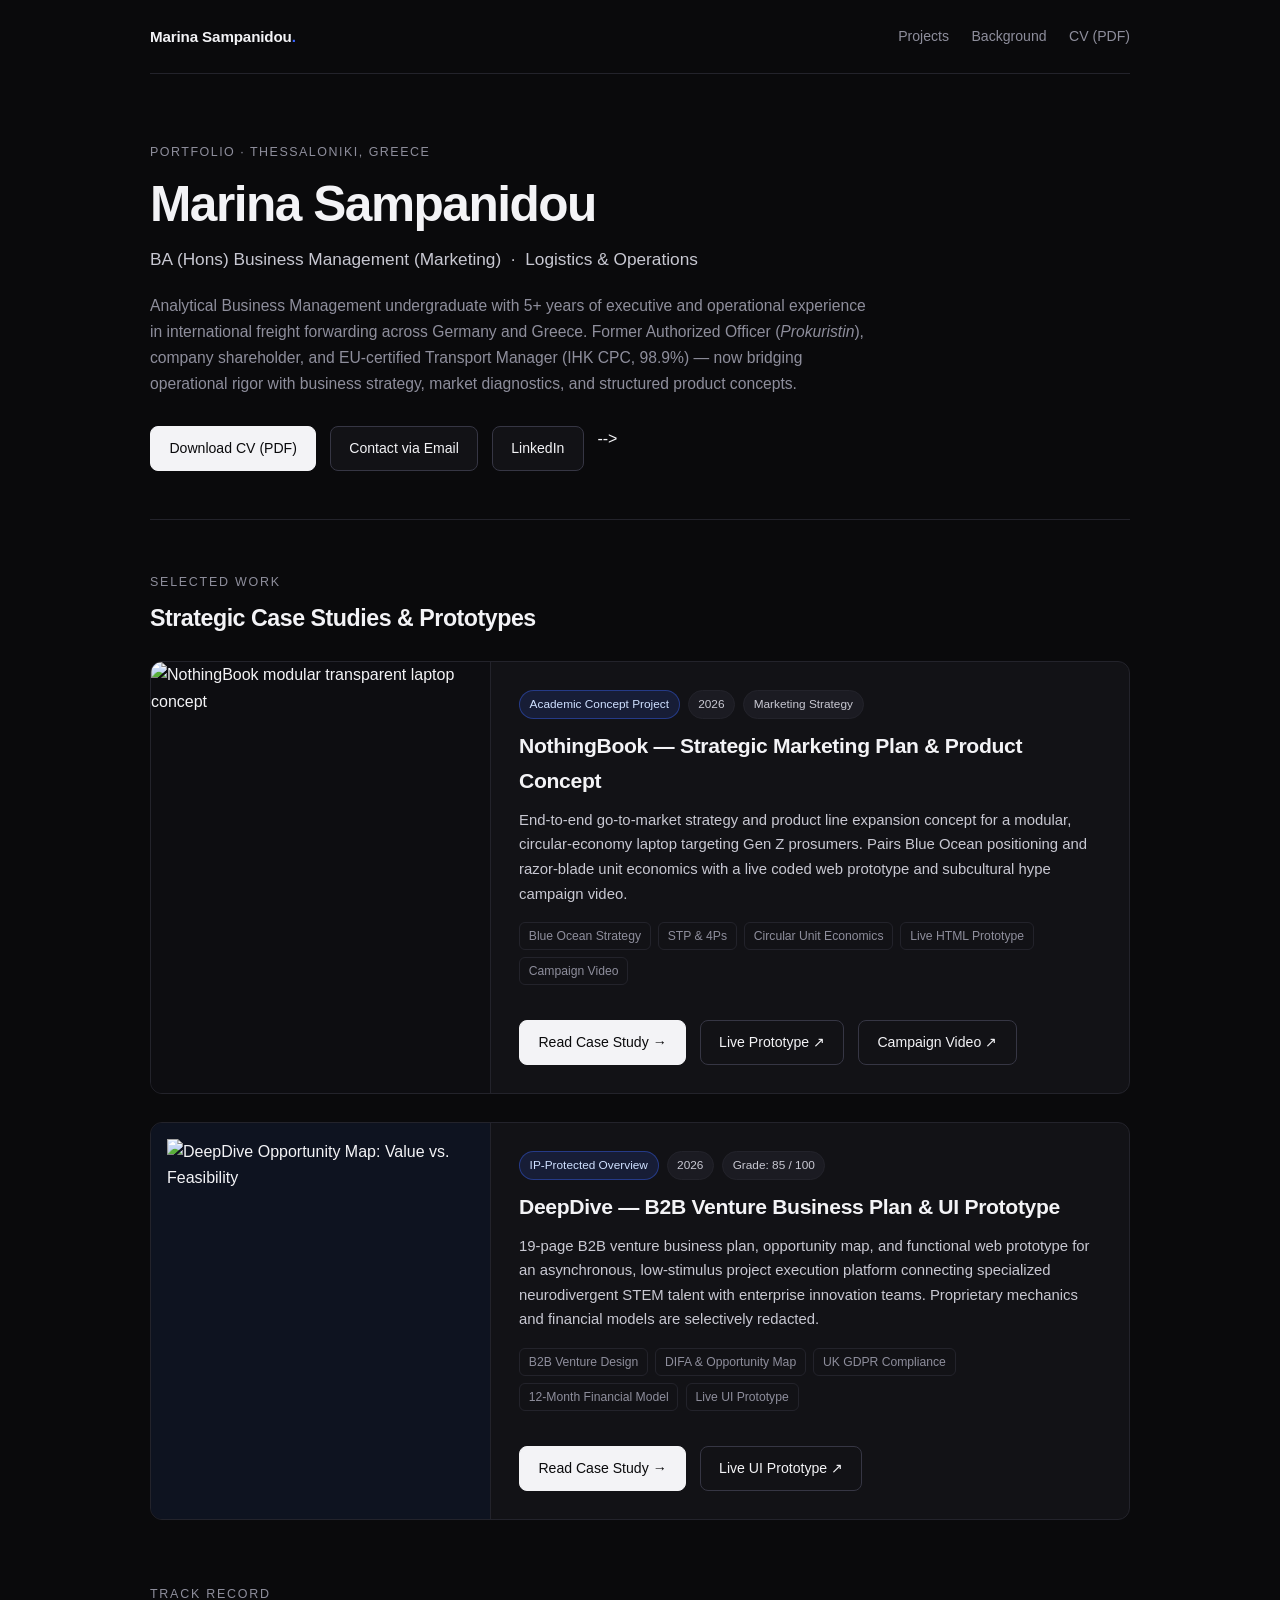
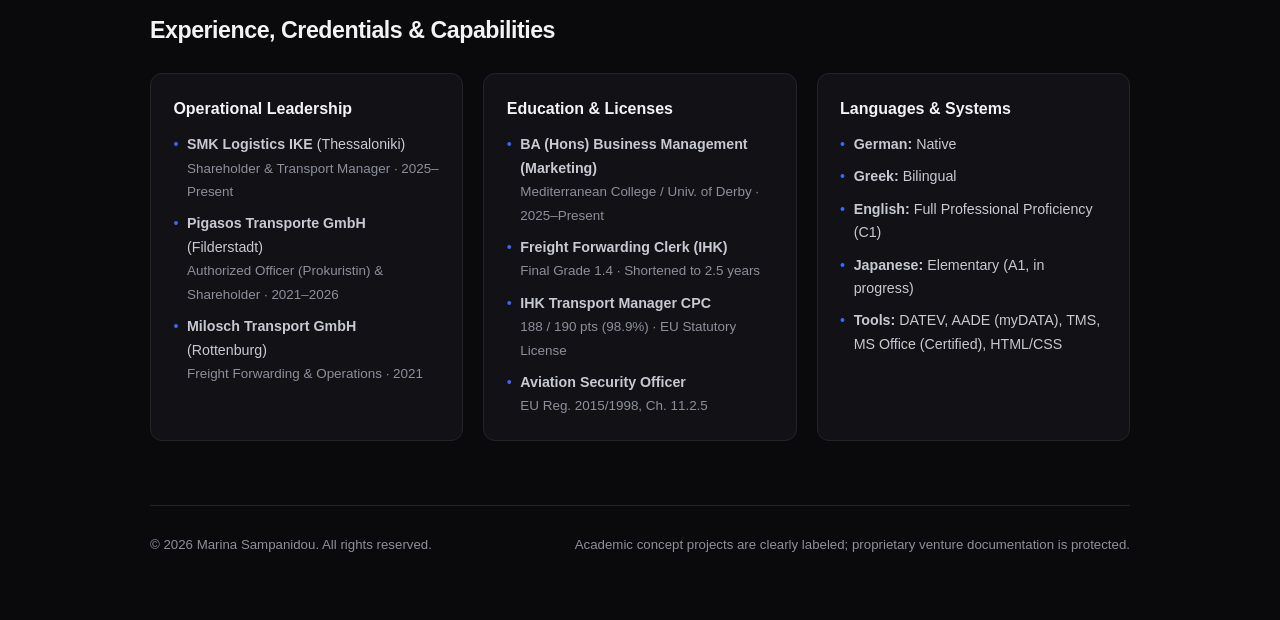
==== commit f121be90: "Update index.html" ====
--- a/index.html
+++ b/index.html
@@ -14,7 +14,7 @@
     <div class="nav-links">
       <a href="#projects">Projects</a>
       <a href="#profile">Background</a>
-      <a href="Marina_Sampanidou_CV.pdf" target="_blank" rel="noopener">CV (PDF)</a>
+      <a href="Marina_Sampanidou_CV_git.pdf" target="_blank" rel="noopener">CV (PDF)</a>
     </div>
   </nav>
 
@@ -28,10 +28,9 @@
         Analytical Business Management undergraduate with 5+ years of executive and operational experience in international freight forwarding across Germany and Greece. Former Authorized Officer (<em>Prokuristin</em>), company shareholder, and EU-certified Transport Manager (IHK CPC, 98.9%) — now bridging operational rigor with business strategy, market diagnostics, and structured product concepts.
       </p>
       <div class="btn-row">
-        <a class="btn btn-primary" href="Marina_Sampanidou_CV.pdf" target="_blank" rel="noopener">Download CV (PDF)</a>
+        <a class="btn btn-primary" href="Marina_Sampanidou_CV_git.pdf" target="_blank" rel="noopener">Download CV (PDF)</a>
         <a class="btn" href="mailto:marinasampanidou@gmail.com">Contact via Email</a>
-        <!-- Optional: LinkedIn-Zeile später aktivieren -->
-        <!-- <a class="btn" href="https://linkedin.com/in/DEIN-PROFIL" target="_blank" rel="noopener">LinkedIn</a> -->
+        <a class="btn" href="https://www.linkedin.com/in/marina-sampanidou-stud/" target="_blank" rel="noopener">LinkedIn</a> -->
       </div>
     </header>
 
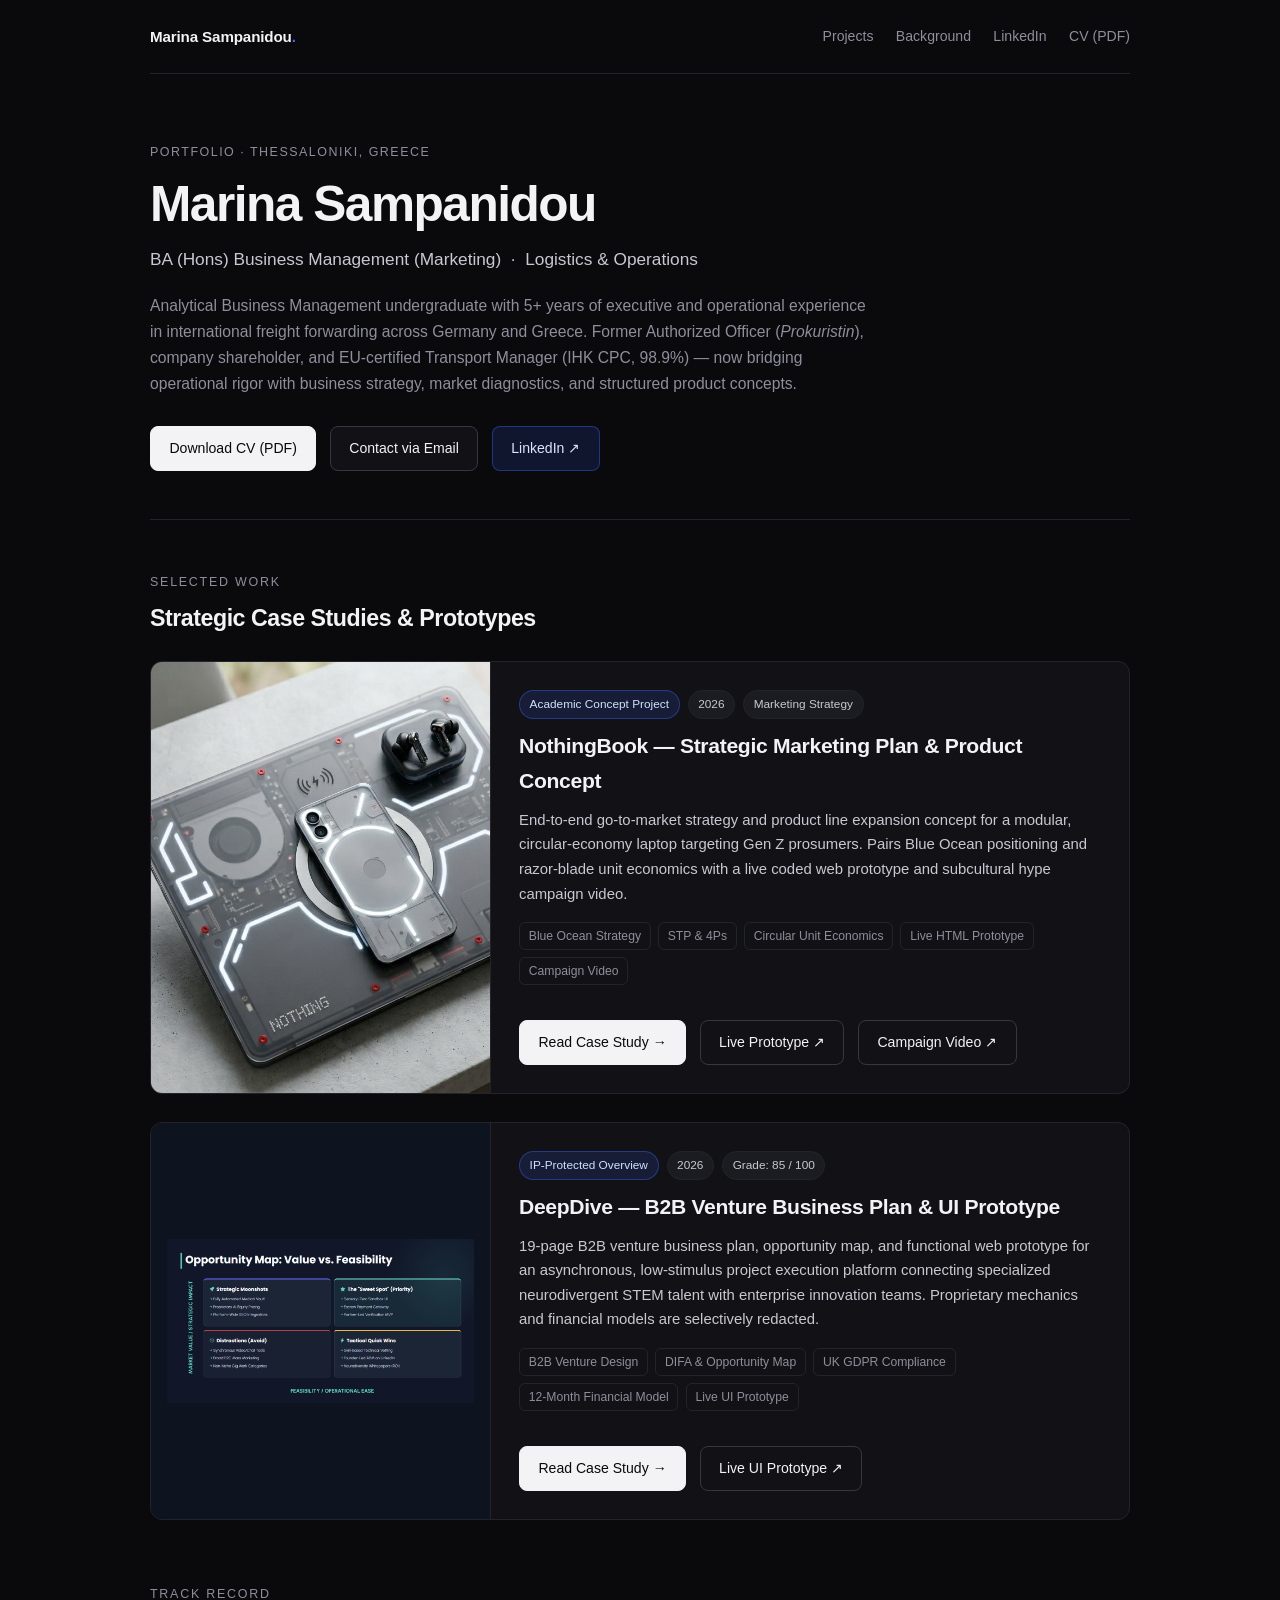
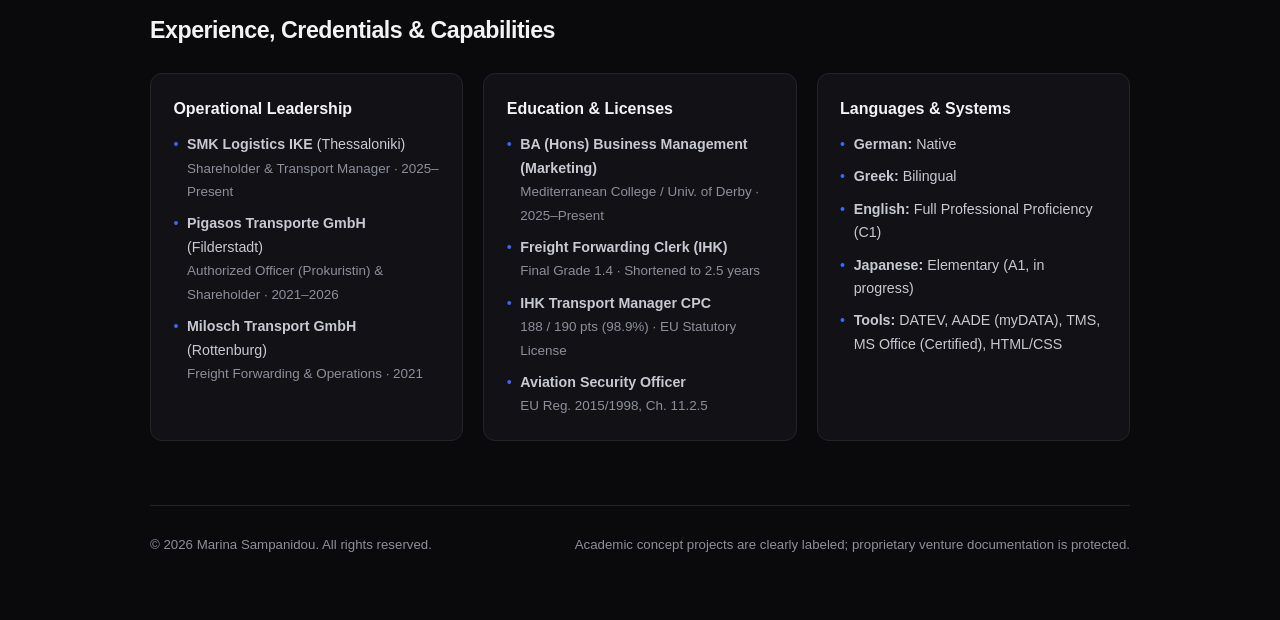
==== commit c2a991de: "Add files via upload" ====
--- a/index.html
+++ b/index.html
@@ -14,6 +14,7 @@
     <div class="nav-links">
       <a href="#projects">Projects</a>
       <a href="#profile">Background</a>
+      <a href="https://www.linkedin.com/in/marina-sampanidou-stud/" target="_blank" rel="noopener">LinkedIn</a>
       <a href="Marina_Sampanidou_CV_git.pdf" target="_blank" rel="noopener">CV (PDF)</a>
     </div>
   </nav>
@@ -30,7 +31,7 @@
       <div class="btn-row">
         <a class="btn btn-primary" href="Marina_Sampanidou_CV_git.pdf" target="_blank" rel="noopener">Download CV (PDF)</a>
         <a class="btn" href="mailto:marinasampanidou@gmail.com">Contact via Email</a>
-        <a class="btn" href="https://www.linkedin.com/in/marina-sampanidou-stud/" target="_blank" rel="noopener">LinkedIn</a> -->
+        <a class="btn btn-accent" href="https://www.linkedin.com/in/marina-sampanidou-stud/" target="_blank" rel="noopener">LinkedIn &#8599;</a>
       </div>
     </header>
 
@@ -43,7 +44,7 @@
         <!-- Project 1: NothingBook -->
         <article class="project-feature">
           <div class="project-thumb">
-            <img src="assets/images/nothingbook-hero.jpg" alt="NothingBook modular transparent laptop concept" />
+            <img src="nothingbook-hero.jpg" alt="NothingBook modular transparent laptop concept" />
           </div>
           <div class="project-body">
             <div>
@@ -65,7 +66,7 @@
               </div>
             </div>
             <div class="btn-row">
-              <a class="btn btn-primary" href="projects/nothingbook.html">Read Case Study &rarr;</a>
+              <a class="btn btn-primary" href="nothingbook.html">Read Case Study &rarr;</a>
               <a class="btn" href="https://dazzling-malasada-5d64ad.netlify.app/" target="_blank" rel="noopener">Live Prototype &#8599;</a>
               <a class="btn" href="https://www.youtube.com/shorts/5-GQxXgudW0" target="_blank" rel="noopener">Campaign Video &#8599;</a>
             </div>
@@ -75,7 +76,7 @@
         <!-- Project 2: DeepDive -->
         <article class="project-feature">
           <div class="project-thumb contain">
-            <img src="assets/images/deepdive-opportunity-map.png" alt="DeepDive Opportunity Map: Value vs. Feasibility" />
+            <img src="deepdive-opportunity-map.png" alt="DeepDive Opportunity Map: Value vs. Feasibility" />
           </div>
           <div class="project-body">
             <div>
@@ -97,7 +98,7 @@
               </div>
             </div>
             <div class="btn-row">
-              <a class="btn btn-primary" href="projects/deepdive.html">Read Case Study &rarr;</a>
+              <a class="btn btn-primary" href="deepdive.html">Read Case Study &rarr;</a>
               <a class="btn" href="https://spiffy-treacle-99836d.netlify.app/" target="_blank" rel="noopener">Live UI Prototype &#8599;</a>
             </div>
           </div>
